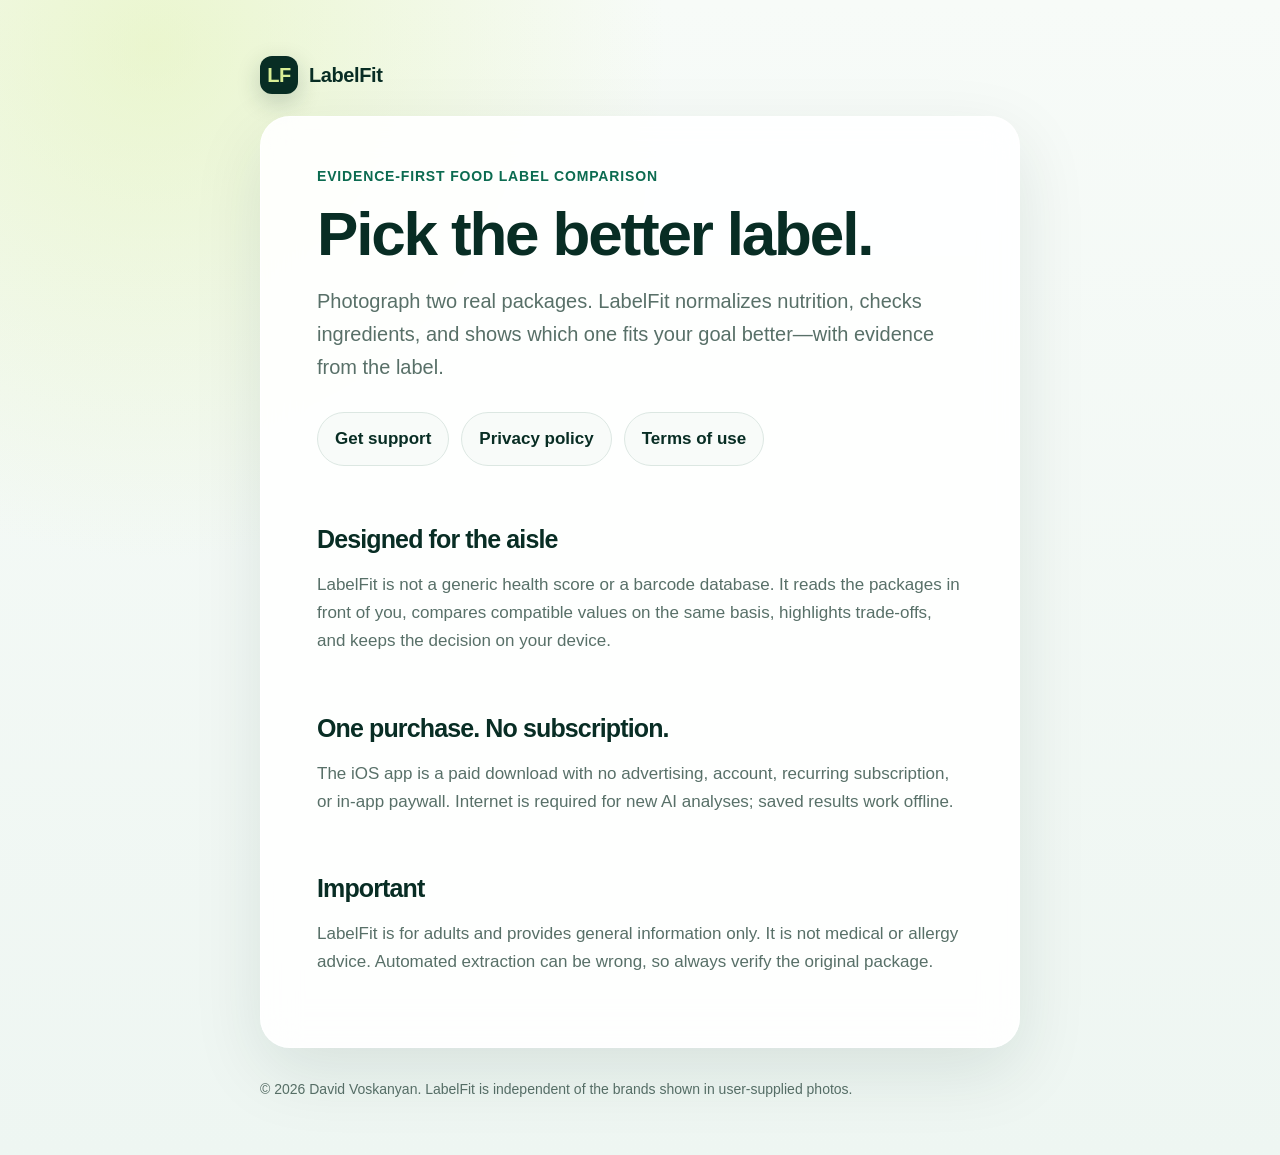
==== label-fit/index.html @ e555a3ed "publish LabelFit legal and support pages" ====
<!doctype html>
<html lang="en">
  <head>
    <meta charset="utf-8" />
    <meta name="viewport" content="width=device-width,initial-scale=1" />
    <meta
      name="description"
      content="LabelFit turns real food labels into clear, goal-specific product comparisons."
    />
    <title>LabelFit — Compare the label in front of you</title>
    <link rel="stylesheet" href="legal.css" />
  </head>
  <body>
    <header>
      <a class="brand" href="index.html"><span class="mark">LF</span> LabelFit</a>
    </header>
    <main>
      <p class="meta">Evidence-first food label comparison</p>
      <h1>Pick the better label.</h1>
      <p class="lede">
        Photograph two real packages. LabelFit normalizes nutrition, checks ingredients, and shows
        which one fits your goal better—with evidence from the label.
      </p>
      <div class="actions">
        <a class="button" href="support.html">Get support</a>
        <a class="button" href="privacy.html">Privacy policy</a>
        <a class="button" href="terms.html">Terms of use</a>
      </div>
      <h2>Designed for the aisle</h2>
      <p>
        LabelFit is not a generic health score or a barcode database. It reads the packages in front
        of you, compares compatible values on the same basis, highlights trade-offs, and keeps the
        decision on your device.
      </p>
      <h2>One purchase. No subscription.</h2>
      <p>
        The iOS app is a paid download with no advertising, account, recurring subscription, or
        in-app paywall. Internet is required for new AI analyses; saved results work offline.
      </p>
      <h2>Important</h2>
      <p>
        LabelFit is for adults and provides general information only. It is not medical or allergy
        advice. Automated extraction can be wrong, so always verify the original package.
      </p>
    </main>
    <footer>
      © 2026 David Voskanyan. LabelFit is independent of the brands shown in user-supplied photos.
    </footer>
  </body>
</html>
---- label-fit/legal.css ----
:root {
  color-scheme: light;
  --ink: #10251f;
  --muted: #587068;
  --deep: #082d24;
  --green: #0b6b50;
  --lime: #d9ef96;
  --line: #dce7e2;
  --paper: #f8fbf9;
}

* {
  box-sizing: border-box;
}

body {
  margin: 0;
  background:
    radial-gradient(circle at 12% 4%, rgba(217, 239, 150, 0.42), transparent 32rem),
    linear-gradient(180deg, #f7fbf8, #eef6f2);
  color: var(--ink);
  font:
    17px/1.65 -apple-system,
    BlinkMacSystemFont,
    'SF Pro Text',
    'Segoe UI',
    sans-serif;
}

header,
main,
footer {
  width: min(760px, calc(100% - 36px));
  margin-inline: auto;
}

header {
  padding: 56px 0 22px;
}

.brand {
  display: inline-flex;
  align-items: center;
  gap: 11px;
  color: var(--deep);
  font-size: 20px;
  font-weight: 760;
  letter-spacing: -0.02em;
  text-decoration: none;
}

.mark {
  display: grid;
  width: 38px;
  height: 38px;
  place-items: center;
  border-radius: 12px;
  background: var(--deep);
  color: var(--lime);
  box-shadow: 0 8px 24px rgba(8, 45, 36, 0.2);
}

main {
  padding: 34px clamp(22px, 5vw, 56px) 54px;
  border: 1px solid rgba(255, 255, 255, 0.88);
  border-radius: 30px;
  background: rgba(255, 255, 255, 0.9);
  box-shadow: 0 24px 70px rgba(8, 45, 36, 0.1);
  backdrop-filter: blur(18px);
}

h1,
h2 {
  color: var(--deep);
  letter-spacing: -0.035em;
}
h1 {
  margin: 0 0 8px;
  font-size: clamp(38px, 8vw, 62px);
  line-height: 1.02;
}
h2 {
  margin: 2.3em 0 0.55em;
  font-size: 25px;
  line-height: 1.2;
}
p,
li {
  color: var(--muted);
}
a {
  color: var(--green);
}
.lede {
  max-width: 650px;
  font-size: 20px;
}
.meta {
  color: var(--green);
  font-size: 14px;
  font-weight: 700;
  letter-spacing: 0.06em;
  text-transform: uppercase;
}
.actions {
  display: flex;
  flex-wrap: wrap;
  gap: 12px;
  margin-top: 28px;
}
.button {
  display: inline-block;
  padding: 12px 17px;
  border: 1px solid var(--line);
  border-radius: 999px;
  background: var(--paper);
  color: var(--deep);
  font-weight: 700;
  text-decoration: none;
  transition:
    transform 0.2s ease,
    box-shadow 0.2s ease,
    background 0.2s ease;
}
.button:hover {
  transform: translateY(-2px);
  background: #fff;
  box-shadow: 0 10px 28px rgba(8, 45, 36, 0.12);
}
footer {
  padding: 30px 0 54px;
  color: var(--muted);
  font-size: 14px;
}

@media (prefers-reduced-motion: reduce) {
  .button {
    transition: none;
  }
}
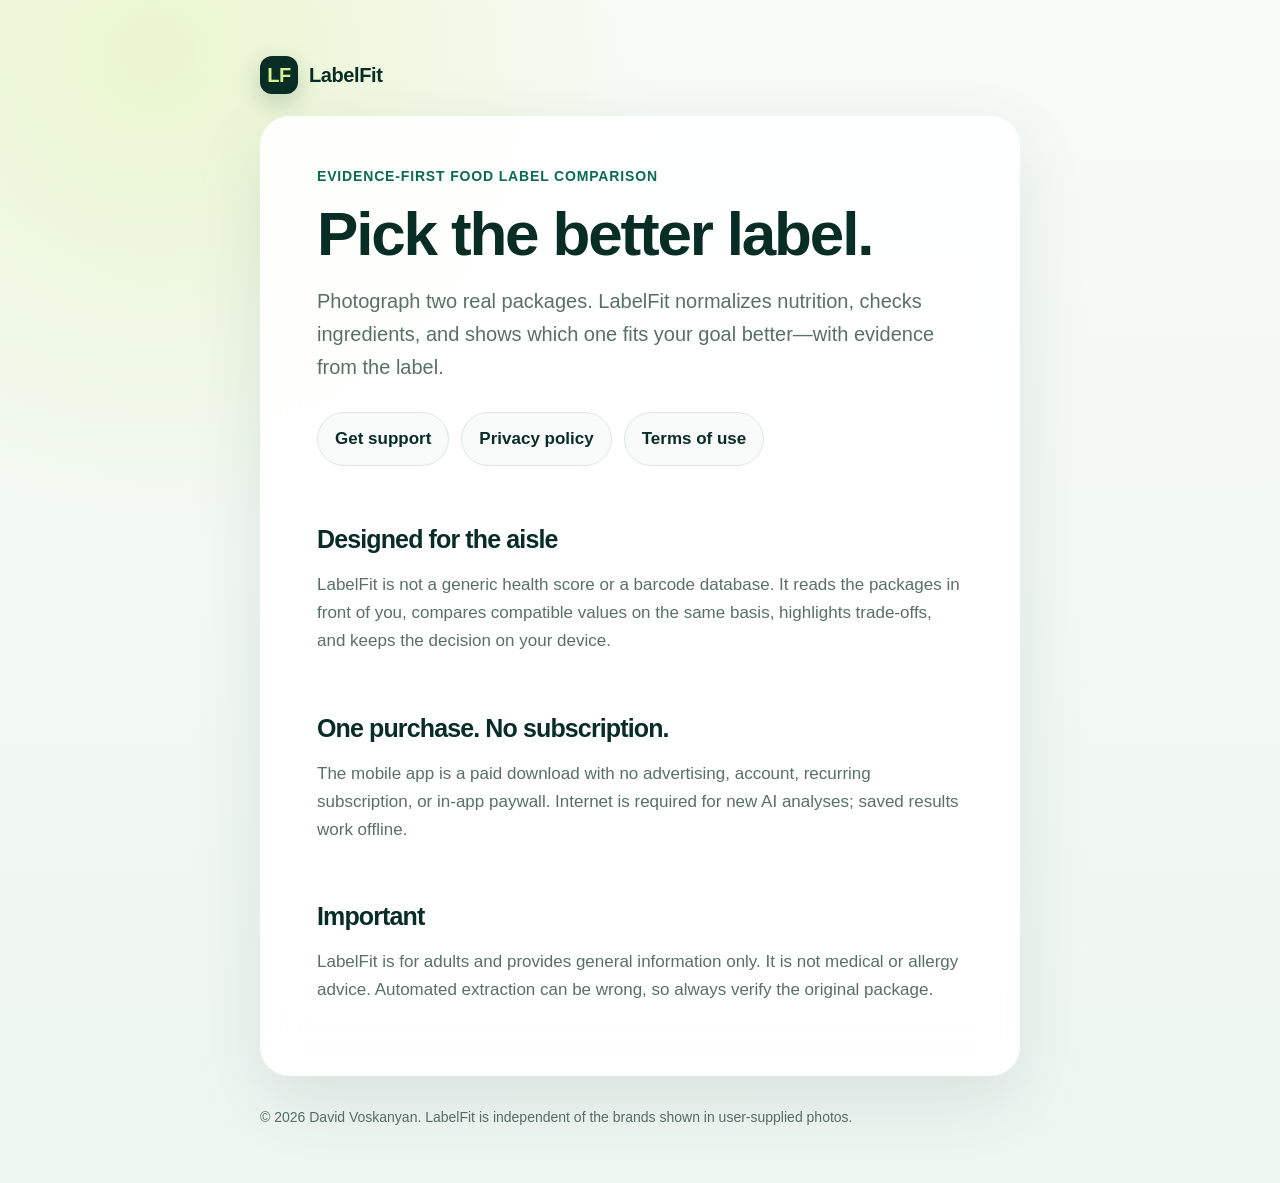
==== commit 4e579420: "Update LabelFit legal pages for Google Play" ====
--- a/label-fit/index.html
+++ b/label-fit/index.html
@@ -34,7 +34,7 @@
       </p>
       <h2>One purchase. No subscription.</h2>
       <p>
-        The iOS app is a paid download with no advertising, account, recurring subscription, or
+        The mobile app is a paid download with no advertising, account, recurring subscription, or
         in-app paywall. Internet is required for new AI analyses; saved results work offline.
       </p>
       <h2>Important</h2>
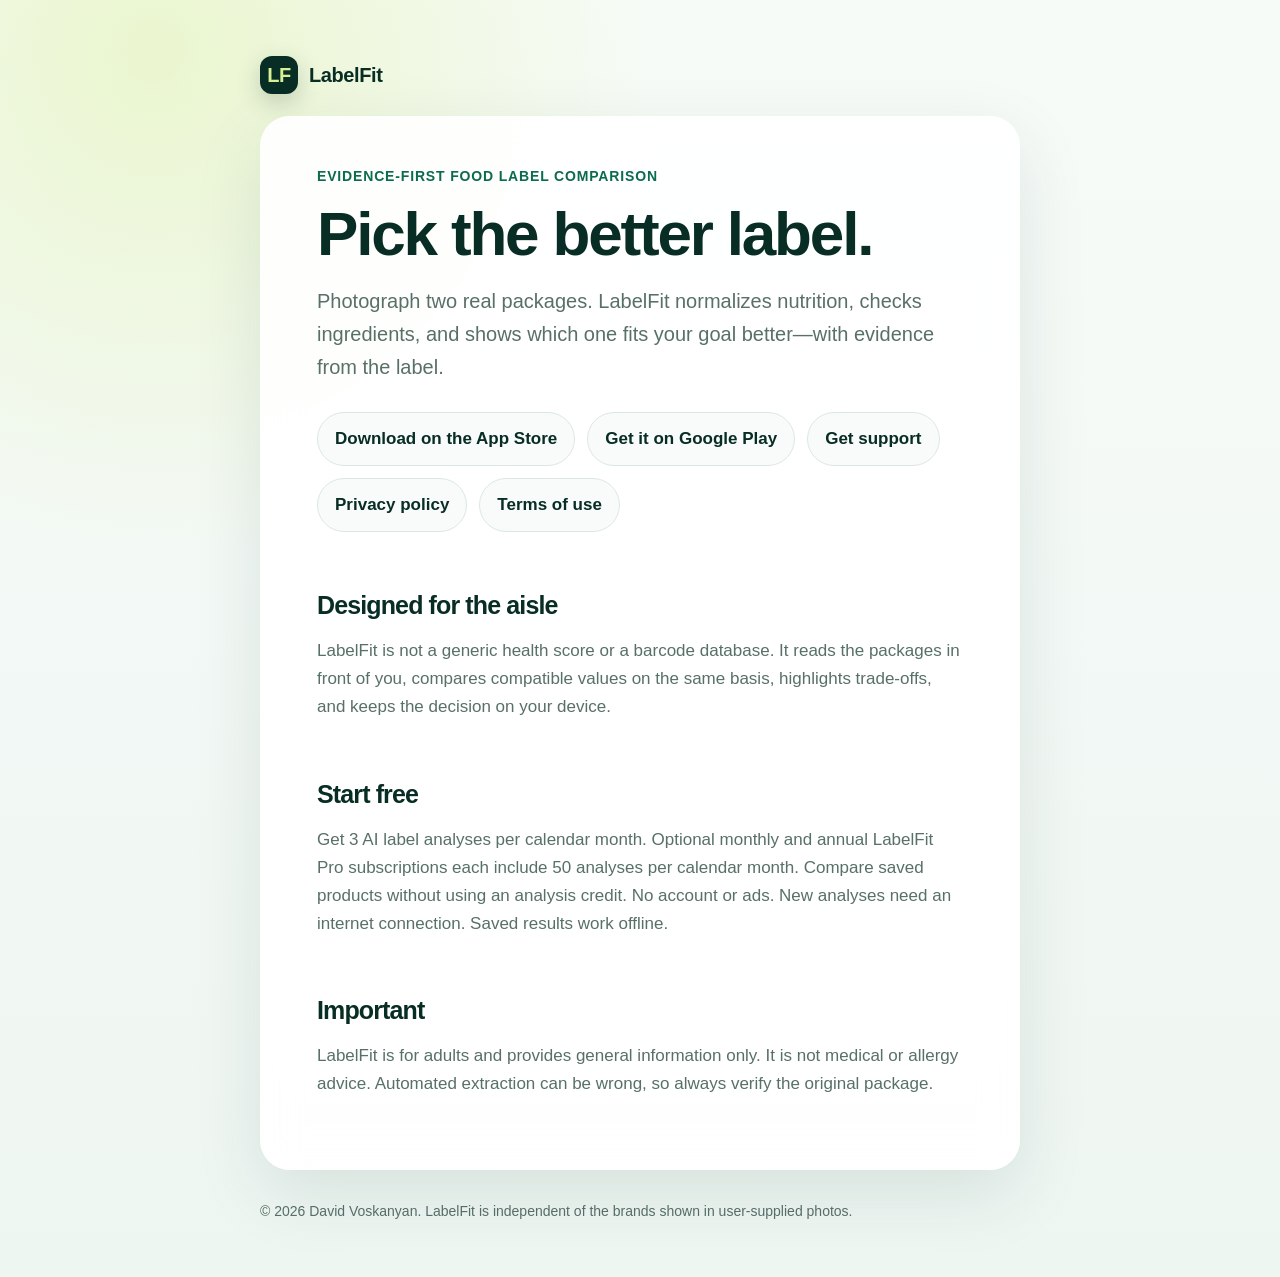
==== commit 742e1d8a: "docs(labelfit): update subscription and privacy information" ====
--- a/label-fit/index.html
+++ b/label-fit/index.html
@@ -22,6 +22,12 @@
         which one fits your goal better—with evidence from the label.
       </p>
       <div class="actions">
+        <a class="button" href="https://apps.apple.com/app/id6791918085"
+          >Download on the App Store</a
+        >
+        <a class="button" href="https://play.google.com/store/apps/details?id=com.favrora.labelfit"
+          >Get it on Google Play</a
+        >
         <a class="button" href="support.html">Get support</a>
         <a class="button" href="privacy.html">Privacy policy</a>
         <a class="button" href="terms.html">Terms of use</a>
@@ -32,10 +38,12 @@
         of you, compares compatible values on the same basis, highlights trade-offs, and keeps the
         decision on your device.
       </p>
-      <h2>One purchase. No subscription.</h2>
+      <h2>Start free</h2>
       <p>
-        The mobile app is a paid download with no advertising, account, recurring subscription, or
-        in-app paywall. Internet is required for new AI analyses; saved results work offline.
+        Get 3 AI label analyses per calendar month. Optional monthly and annual LabelFit Pro
+        subscriptions each include 50 analyses per calendar month. Compare saved products without
+        using an analysis credit. No account or ads. New analyses need an internet connection. Saved
+        results work offline.
       </p>
       <h2>Important</h2>
       <p>
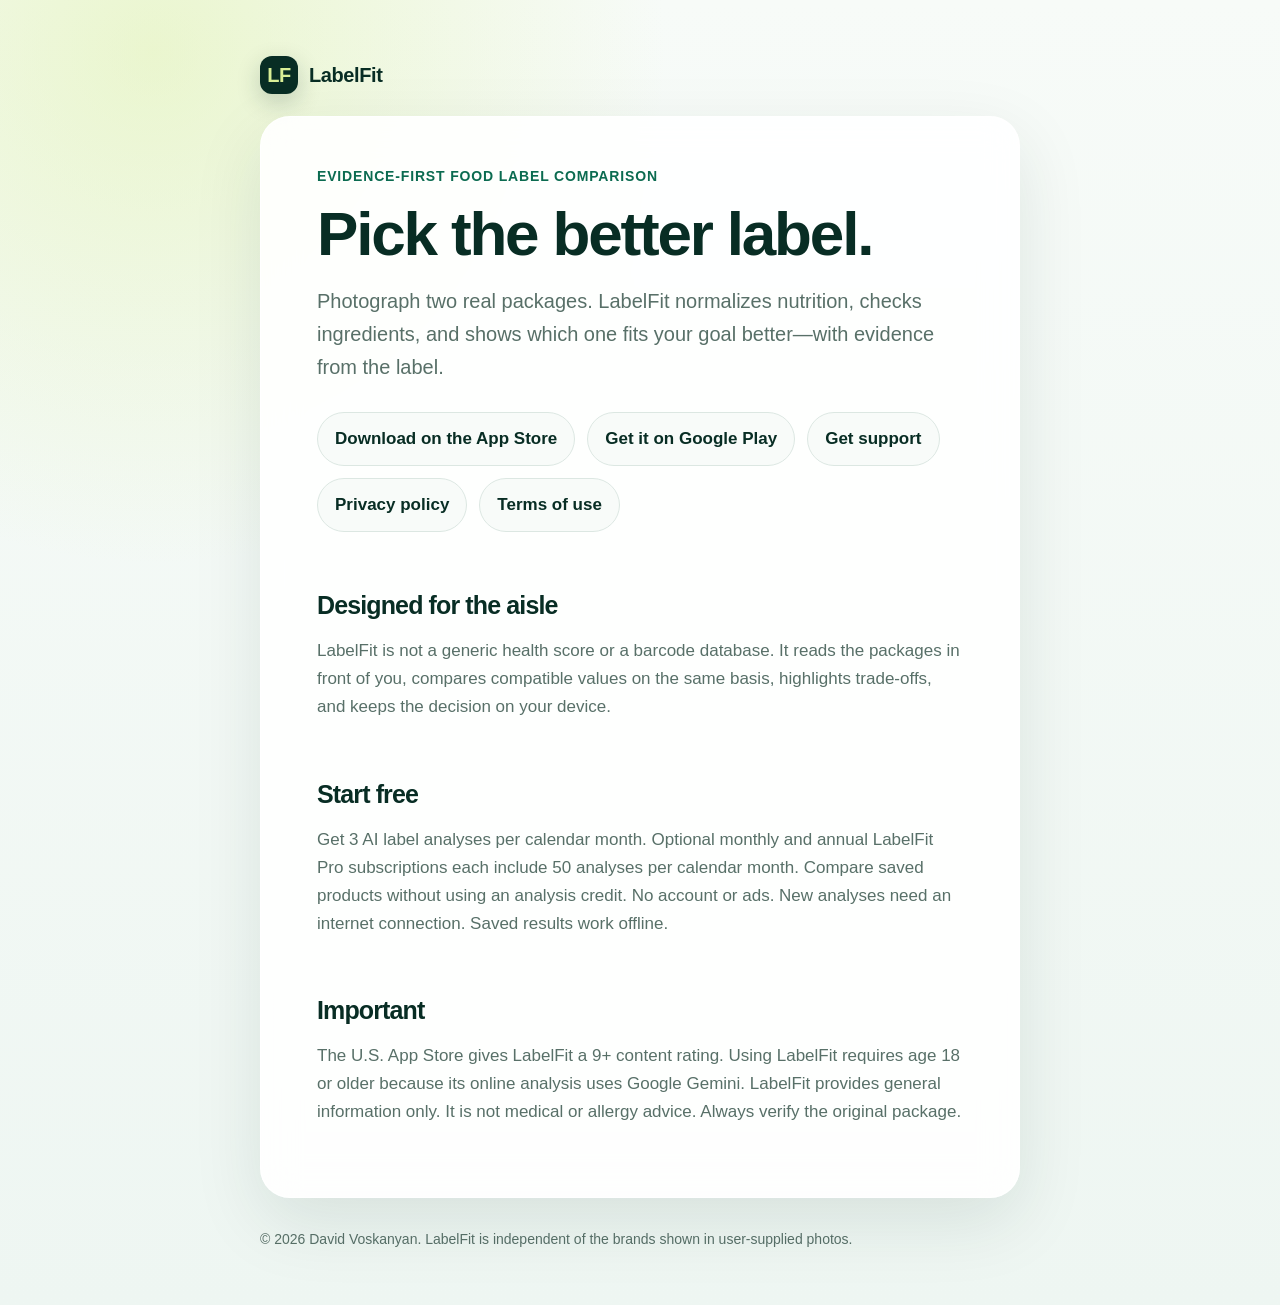
==== commit 95a5a299: "Clarify LabelFit age eligibility" ====
--- a/label-fit/index.html
+++ b/label-fit/index.html
@@ -47,8 +47,9 @@
       </p>
       <h2>Important</h2>
       <p>
-        LabelFit is for adults and provides general information only. It is not medical or allergy
-        advice. Automated extraction can be wrong, so always verify the original package.
+        The U.S. App Store gives LabelFit a 9+ content rating. Using LabelFit requires age 18 or
+        older because its online analysis uses Google Gemini. LabelFit provides general
+        information only. It is not medical or allergy advice. Always verify the original package.
       </p>
     </main>
     <footer>
